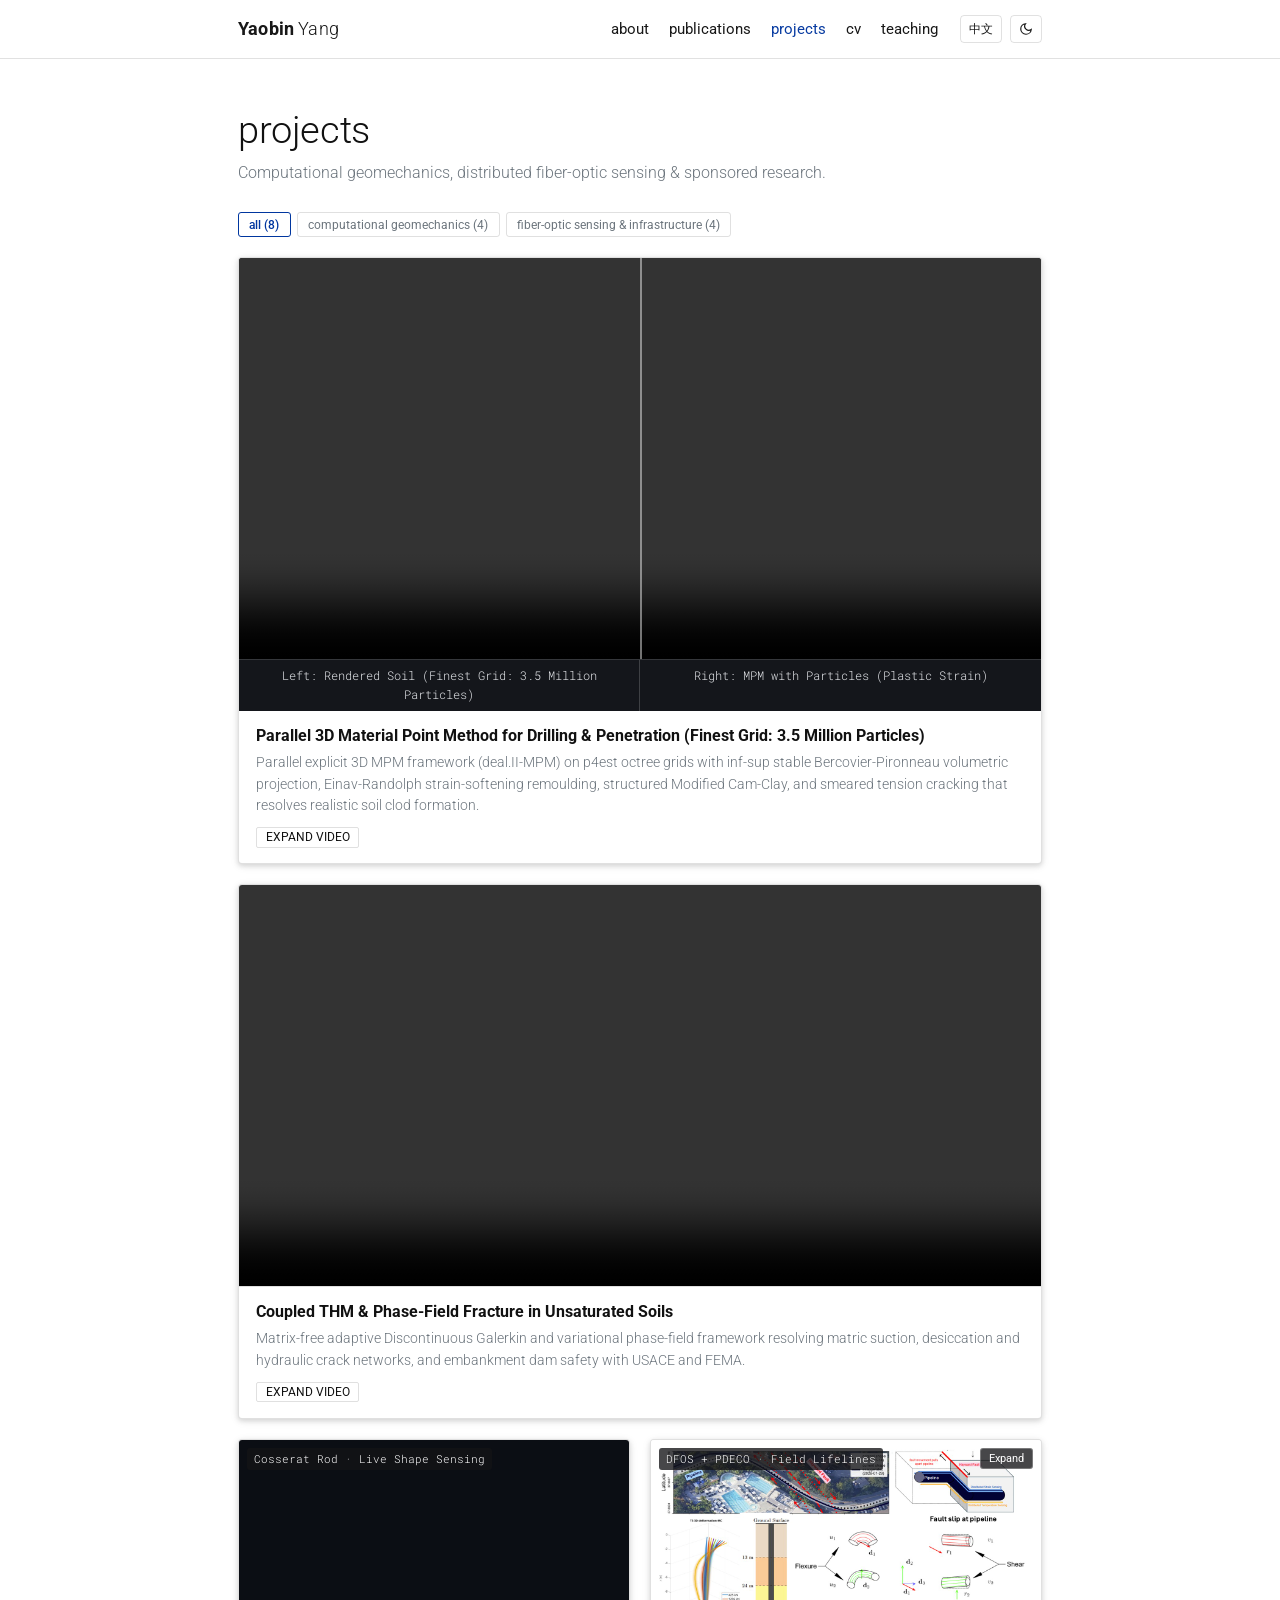
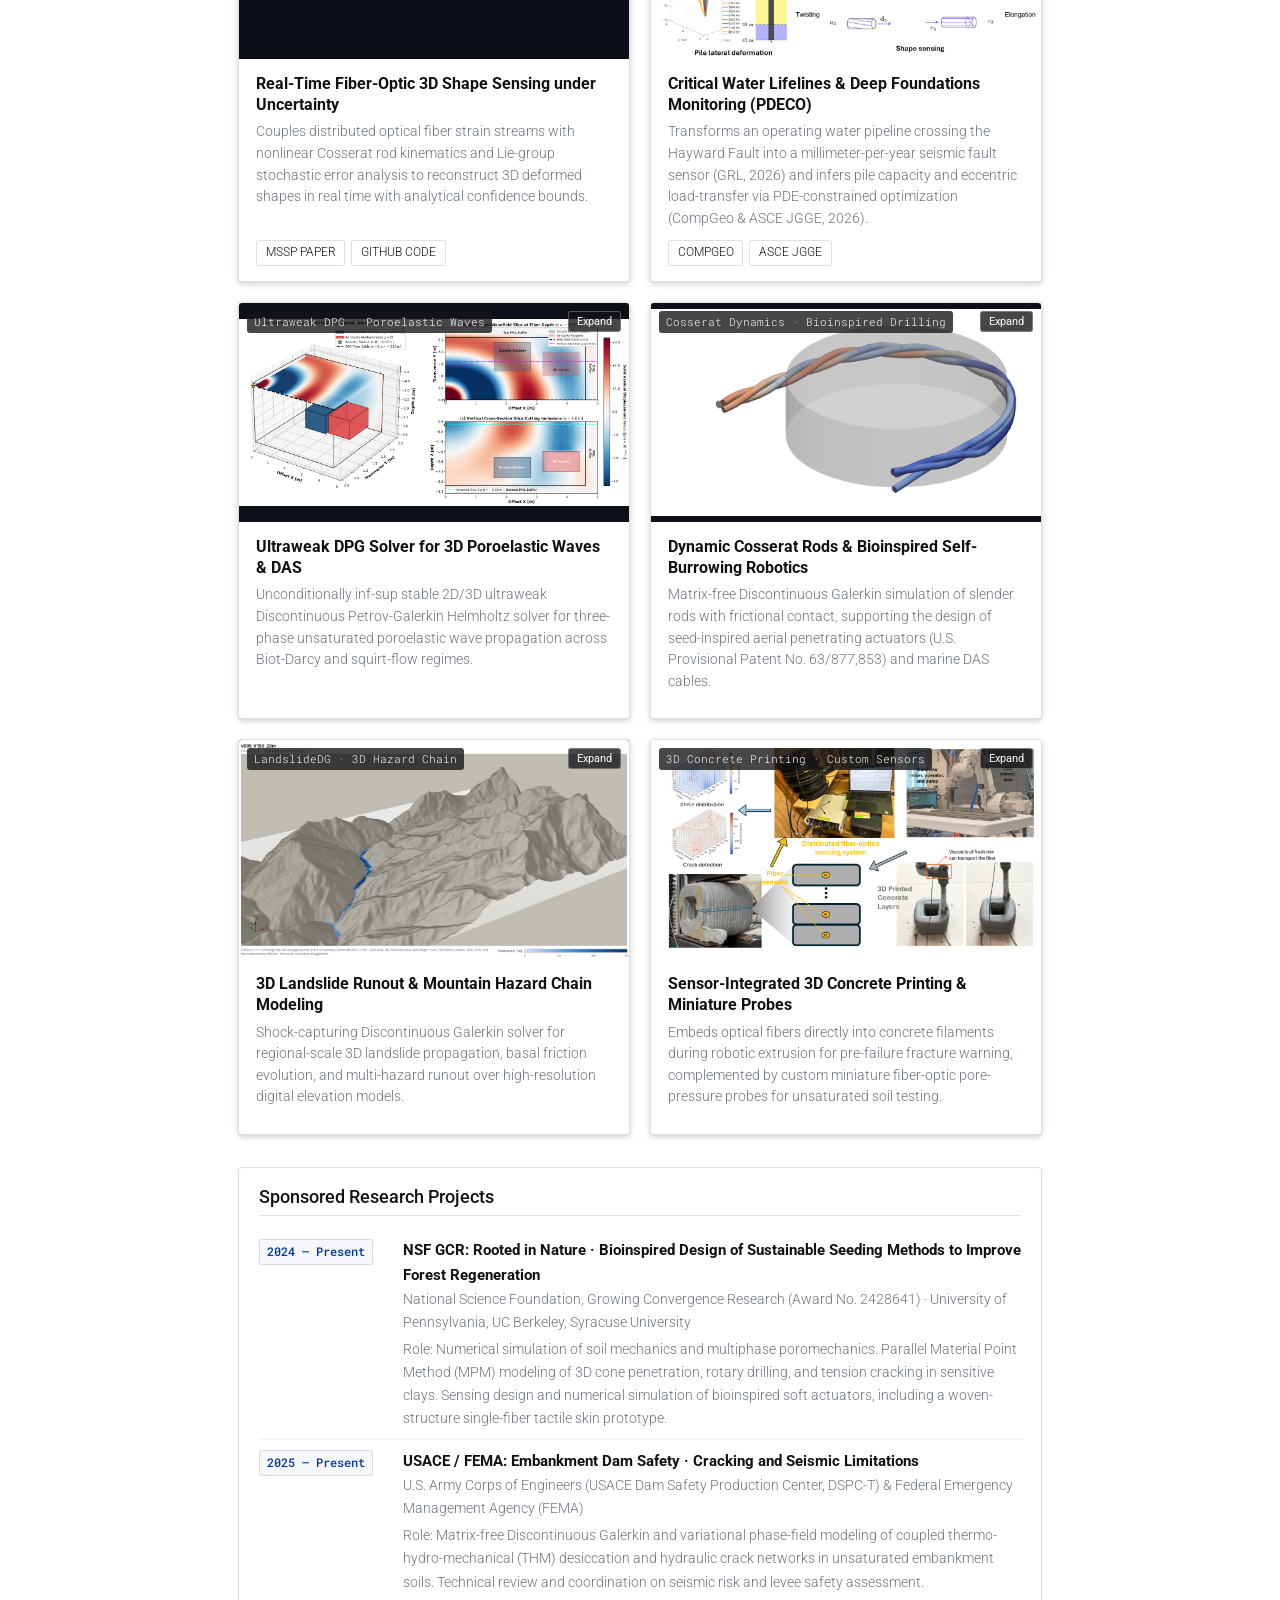
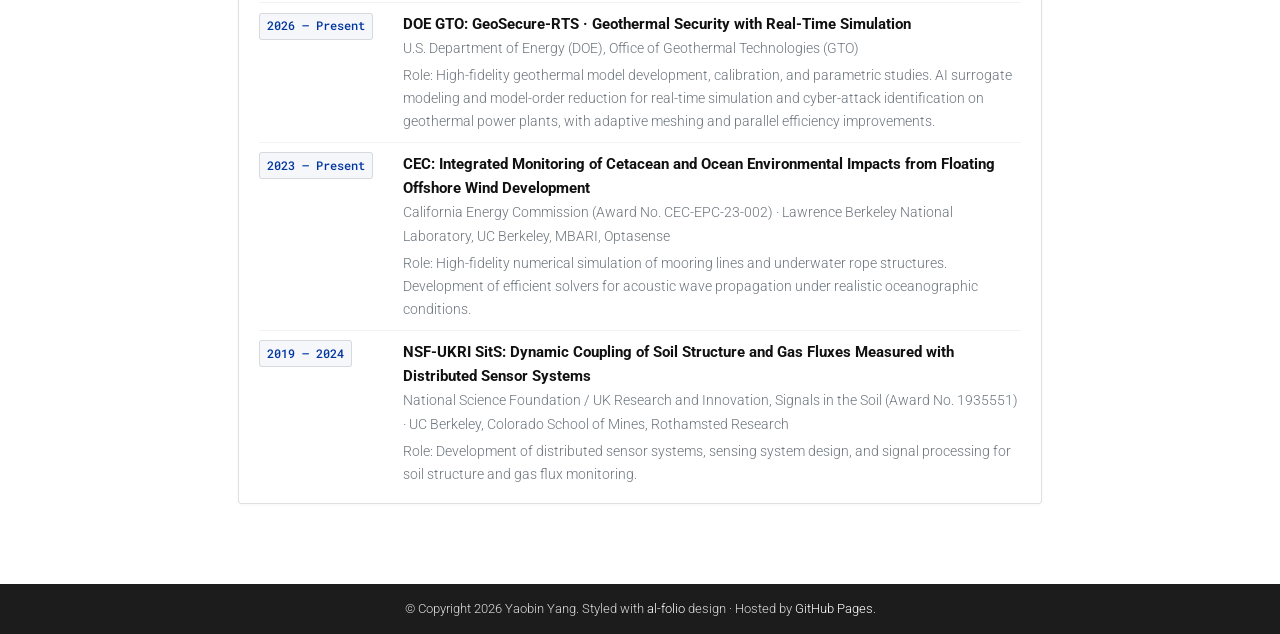
==== projects.html @ 7af0e083 "Publish updated website with links to all publications, preprints, and CVs" ====
<!DOCTYPE html>
<html lang="en" data-theme="light">
<head>
  <meta charset="UTF-8" />
  <meta name="viewport" content="width=device-width, initial-scale=1.0" />
  <title>Projects | Yaobin Yang · UC Berkeley</title>
  <meta name="description" content="Research projects, high-performance geomechanics simulations (3D MPM, DG-FEM Phase-Field, DPG), and distributed fiber-optic sensing deployments of Dr. Yaobin Yang." />
  <meta name="author" content="Yaobin Yang" />

  <link rel="preconnect" href="https://fonts.googleapis.com" />
  <link rel="preconnect" href="https://fonts.gstatic.com" crossorigin />
  <link href="https://fonts.googleapis.com/css2?family=Roboto+Mono:wght@400;500&family=Roboto+Slab:wght@300;400;500;700&family=Roboto:ital,wght@0,300;0,400;0,500;0,700;1,300;1,400&display=swap" rel="stylesheet" />

  <link rel="stylesheet" href="assets/css/style.css" />
</head>
<body>

  <!-- Fixed Top Navbar -->
  <header class="navbar">
    <div class="navbar-inner">
      <a class="navbar-brand" href="index.html">
        <span class="font-weight-bold">Yaobin</span> Yang
      </a>

      <button class="navbar-toggler" id="navbar-toggler" type="button" aria-label="Toggle navigation">
        <svg width="20" height="20" viewBox="0 0 24 24" fill="none" stroke="currentColor" stroke-width="2"><line x1="3" y1="6" x2="21" y2="6"/><line x1="3" y1="12" x2="21" y2="12"/><line x1="3" y1="18" x2="21" y2="18"/></svg>
      </button>

      <ul class="navbar-nav" id="navbar-nav">
        <li><a class="nav-link" href="index.html" data-en="about" data-zh="关于">about</a></li>
        <li><a class="nav-link" href="publications.html" data-en="publications" data-zh="论文">publications</a></li>
        <li><a class="nav-link active" href="projects.html" data-en="projects" data-zh="项目与视频">projects</a></li>
        <li><a class="nav-link" href="cv.html" data-en="cv" data-zh="履历">cv</a></li>
        <li><a class="nav-link" href="teaching.html" data-en="teaching" data-zh="教学与服务">teaching</a></li>
        <li class="nav-controls">
          <button type="button" id="lang-toggle" class="nav-icon-btn" title="Switch Language (English / 中文)">中文</button>
          <button type="button" id="theme-toggle" class="nav-icon-btn" title="Toggle Dark / Light Theme" aria-label="Toggle Theme"></button>
        </li>
      </ul>
    </div>
  </header>

  <!-- Main Container -->
  <div class="container mt-5">
    <div class="post">

      <header class="post-header">
        <h1 class="post-title" data-en="projects" data-zh="研究项目与代表性展示 (projects)">projects</h1>
        <p class="desc" data-en="Computational geomechanics, distributed fiber-optic sensing &amp; sponsored research." data-zh="高性能计算地质力学、分布式光纤传感与资助科研项目。">
          Computational geomechanics, distributed fiber-optic sensing &amp; sponsored research.
        </p>
      </header>

      <div class="sim-tabs">
        <button type="button" class="sim-tab active" data-sim-filter="all" data-en="all (8)" data-zh="全部项目 (8)">all (8)</button>
        <button type="button" class="sim-tab" data-sim-filter="computation" data-en="computational geomechanics (4)" data-zh="计算地质力学 (4)">computational geomechanics (4)</button>
        <button type="button" class="sim-tab" data-sim-filter="sensing" data-en="fiber-optic sensing &amp; infrastructure (4)" data-zh="光纤传感与基础设施 (4)">fiber-optic sensing &amp; infrastructure (4)</button>
      </div>

      <div class="projects-grid" style="margin-bottom: 2rem;">

        <!-- Project 1 (Full-Span): 3D deal.II-MPM Finest Grid (3.5M Particles) Split Half-and-Half -->
        <article class="al-card sim-card full-span" data-sim-category="computation">
          <div class="al-card-media split-video-media">
            <div class="split-video-wrap">
              <div class="split-center-line"></div>
              <video src="assets/videos/drill_finest_h0.3125_photoreal_points.mp4" autoplay loop muted playsinline controls preload="metadata"></video>
            </div>
            <div class="split-labels-bar">
              <div data-en="Left: Rendered Soil (Finest Grid: 3.5 Million Particles)" data-zh="左：真实土体碎屑渲染（最细网格：350 万质点）">Left: Rendered Soil (Finest Grid: 3.5 Million Particles)</div>
              <div data-en="Right: MPM with Particles (Plastic Strain)" data-zh="右：物质点法（MPM）质点塑性应变视图">Right: MPM with Particles (Plastic Strain)</div>
            </div>
          </div>
          <div class="al-card-body">
            <h3 class="al-card-title" data-en="Parallel 3D Material Point Method for Drilling &amp; Penetration (Finest Grid: 3.5 Million Particles)" data-zh="面向旋转钻进与静力触探的并行三维物质点法（最细网格：350 万质点）">
              Parallel 3D Material Point Method for Drilling &amp; Penetration (Finest Grid: 3.5 Million Particles)
            </h3>
            <p class="al-card-text"
               data-en="Parallel explicit 3D MPM framework (deal.II-MPM) on p4est octree grids with inf-sup stable Bercovier-Pironneau volumetric projection, Einav-Randolph strain-softening remoulding, structured Modified Cam-Clay, and smeared tension cracking that resolves realistic soil clod formation."
               data-zh="基于 p4est 分布式八叉树网格的并行三维物质点法（deal.II-MPM），融合满足 inf-sup 稳定性的体积应变投影、应变软化重塑与弥散拉裂本构，精细重现钻进土体碎裂成团机理。">
              Parallel explicit 3D MPM framework (deal.II-MPM) on p4est octree grids with inf-sup stable Bercovier-Pironneau volumetric projection, Einav-Randolph strain-softening remoulding, structured Modified Cam-Clay, and smeared tension cracking that resolves realistic soil clod formation.
            </p>
            <div class="al-card-links">
              <button type="button" class="btn-sm"
                      data-lightbox-video="assets/videos/drill_finest_h0.3125_photoreal_points.mp4"
                      data-title-en="Finest Grid: 3.5 Million Particles (Left: Rendered Soil · Right: MPM with Particles)"
                      data-title-zh="最细网格：350 万质点（左：真实土体渲染 · 右：MPM 质点视图）"
                      data-caption-en="Finest-grid 3D rotary drag-bit drilling simulation (h = 0.3125 mm, 3.5 million particles, tension cracking, St = 10): photorealistic soil clods ring on the left and MPM particle plastic strain field on the right.">
                EXPAND VIDEO
              </button>
            </div>
          </div>
        </article>

        <!-- Project 2 (Full-Span): Coupled THM & Phase-Field Fracture in Unsaturated Soil -->
        <article class="al-card sim-card full-span" data-sim-category="computation">
          <div class="al-card-media wide-video-media">
            <video src="assets/videos/pf_desiccation_network_amr.mp4" autoplay loop muted playsinline controls preload="metadata"></video>
          </div>
          <div class="al-card-body">
            <h3 class="al-card-title" data-en="Coupled THM &amp; Phase-Field Fracture in Unsaturated Soils" data-zh="非饱和土与土石坝热-水-力（THM）耦合相场断裂 (DG-FEM)">
              Coupled THM &amp; Phase-Field Fracture in Unsaturated Soils
            </h3>
            <p class="al-card-text"
               data-en="Matrix-free adaptive Discontinuous Galerkin and variational phase-field framework resolving matric suction, desiccation and hydraulic crack networks, and embankment dam safety with USACE and FEMA."
               data-zh="无矩阵自适应间断伽辽金与变分相场断裂框架，解析非饱和土基质吸力、干缩/水力裂纹网络演化及土石坝裂缝安全评估（USACE &amp; FEMA）。">
              Matrix-free adaptive Discontinuous Galerkin and variational phase-field framework resolving matric suction, desiccation and hydraulic crack networks, and embankment dam safety with USACE and FEMA.
            </p>
            <div class="al-card-links">
              <button type="button" class="btn-sm"
                      data-lightbox-video="assets/videos/pf_desiccation_network_amr.mp4"
                      data-title-en="Coupled THM & Variational Phase-Field Desiccation Crack Network with Dynamic AMR"
                      data-title-zh="非饱和土热-水-力（THM）耦合相场干缩裂纹网络与动态自适应网格"
                      data-caption-en="Matrix-free Discontinuous Galerkin and AT2 variational phase-field fracture simulation capturing suction-driven crack nucleation, junction arrest, and dynamic mesh refinement.">
                EXPAND VIDEO
              </button>
            </div>
          </div>
        </article>

        <!-- Project 3: Distributed Fiber-Optic 3D Shape Sensing (1 Video) -->
        <article class="al-card sim-card" data-sim-category="sensing">
          <div class="al-card-media">
            <span class="al-card-badge">Cosserat Rod · Live Shape Sensing</span>
            <iframe src="https://www.youtube.com/embed/V-f6sZhzwOA?rel=0"
                    title="Real-Time Distributed Fiber-Optic 3D Shape Sensing via Cosserat Rod Theory"
                    allow="accelerometer; autoplay; clipboard-write; encrypted-media; gyroscope; picture-in-picture"
                    allowfullscreen loading="lazy"></iframe>
          </div>
          <div class="al-card-body">
            <h3 class="al-card-title" data-en="Real-Time Fiber-Optic 3D Shape Sensing under Uncertainty" data-zh="基于 Cosserat 杆理论的实时分布式光纤三维形状传感">
              Real-Time Fiber-Optic 3D Shape Sensing under Uncertainty
            </h3>
            <p class="al-card-text"
               data-en="Couples distributed optical fiber strain streams with nonlinear Cosserat rod kinematics and Lie-group stochastic error analysis to reconstruct 3D deformed shapes in real time with analytical confidence bounds."
               data-zh="将分布式光纤应变测量与非线性 Cosserat 杆运动学及随机误差传递相结合，实现具有严格置信界的实时三维空间形态重构。">
              Couples distributed optical fiber strain streams with nonlinear Cosserat rod kinematics and Lie-group stochastic error analysis to reconstruct 3D deformed shapes in real time with analytical confidence bounds.
            </p>
            <div class="al-card-links">
              <a href="https://doi.org/10.1016/j.ymssp.2025.113457" target="_blank" rel="noopener" class="btn-sm">MSSP PAPER</a>
              <a href="https://github.com/yaobinyang/Shape-sensing-matlab-code" target="_blank" rel="noopener" class="btn-sm">GITHUB CODE</a>
            </div>
          </div>
        </article>

        <!-- Project 4: Critical Lifelines & Deep Foundations Monitoring via DFOS & PDECO (Figure) -->
        <article class="al-card sim-card" data-sim-category="sensing">
          <div class="al-card-media">
            <span class="al-card-badge">DFOS + PDECO · Field Lifelines</span>
            <button type="button" class="al-card-expand"
                    data-lightbox-src="assets/img/fieldwork.jpg"
                    data-title-en="Critical Water Lifelines & Deep Foundations Monitoring via DFOS and PDECO"
                    data-title-zh="跨断层输水干线与桩基础分布式光纤监测及 PDE 约束优化反演"
                    data-caption-en="Full-scale Hayward Fault water pipeline monitoring (~4 mm/yr fault-slip precision, GRL 2026), eccentric-load CIDH pile instrumentation (ASCE JGGE 2026), and PDE-constrained pile capacity inversion (CompGeo 2026).">
              Expand
            </button>
            <img src="assets/img/fieldwork.jpg" alt="Hayward Fault pipeline and pile monitoring via DFOS" loading="lazy" />
          </div>
          <div class="al-card-body">
            <h3 class="al-card-title" data-en="Critical Water Lifelines &amp; Deep Foundations Monitoring (PDECO)" data-zh="跨断层输水管道与桩基全尺寸光纤监测及承载力反演">
              Critical Water Lifelines &amp; Deep Foundations Monitoring (PDECO)
            </h3>
            <p class="al-card-text"
               data-en="Transforms an operating water pipeline crossing the Hayward Fault into a millimeter-per-year seismic fault sensor (GRL, 2026) and infers pile capacity and eccentric load-transfer via PDE-constrained optimization (CompGeo &amp; ASCE JGGE, 2026)."
               data-zh="将穿越海沃德断层的在役输水管道转化为毫米/年精度的地震断层蠕滑传感器（GRL, 2026），并通过偏微分方程约束优化反演桩基承载力与偏心荷载响应（CompGeo &amp; ASCE JGGE, 2026）。">
              Transforms an operating water pipeline crossing the Hayward Fault into a millimeter-per-year seismic fault sensor (GRL, 2026) and infers pile capacity and eccentric load-transfer via PDE-constrained optimization (CompGeo &amp; ASCE JGGE, 2026).
            </p>
            <div class="al-card-links">
              <a href="https://doi.org/10.1016/j.compgeo.2026.108131" target="_blank" rel="noopener" class="btn-sm">COMPGEO</a>
              <a href="https://doi.org/10.1061/JGGEFK.GTENG-14998" target="_blank" rel="noopener" class="btn-sm">ASCE JGGE</a>
            </div>
          </div>
        </article>

        <!-- Project 5: Ultraweak DPG 3D Poroelastic Wave Solver for DAS (Figure) -->
        <article class="al-card sim-card" data-sim-category="computation">
          <div class="al-card-media contain-media">
            <span class="al-card-badge">Ultraweak DPG · Poroelastic Waves</span>
            <button type="button" class="al-card-expand"
                    data-lightbox-src="assets/img/dpg_3d_inclusions.png"
                    data-title-en="3D Ultraweak Discontinuous Petrov-Galerkin (DPG) Poroelastic Wave Solver"
                    data-title-zh="三维超弱间断 Petrov-Galerkin (DPG) 多孔弹性波求解器"
                    data-caption-en="Unconditionally stable 2D/3D ultraweak DPG Helmholtz solver resolving P1, P2, and P3 wave modes and direct strain scattering across sharp saturation interfaces for Distributed Acoustic Sensing (DAS).">
              Expand
            </button>
            <img src="assets/img/dpg_3d_inclusions.png" alt="3D Ultraweak DPG Poroelastic Wave Scattering" loading="lazy" />
          </div>
          <div class="al-card-body">
            <h3 class="al-card-title" data-en="Ultraweak DPG Solver for 3D Poroelastic Waves &amp; DAS" data-zh="面向分布式声学传感的三维超弱 DPG 多孔弹性波求解器">
              Ultraweak DPG Solver for 3D Poroelastic Waves &amp; DAS
            </h3>
            <p class="al-card-text"
               data-en="Unconditionally inf-sup stable 2D/3D ultraweak Discontinuous Petrov-Galerkin Helmholtz solver for three-phase unsaturated poroelastic wave propagation across Biot-Darcy and squirt-flow regimes."
               data-zh="无条件 inf-sup 稳定的三维超弱间断 Petrov-Galerkin（DPG）三相非饱和多孔弹性波求解器，无锁死解析跨饱和度突变界面的应变散射场。">
              Unconditionally inf-sup stable 2D/3D ultraweak Discontinuous Petrov-Galerkin Helmholtz solver for three-phase unsaturated poroelastic wave propagation across Biot-Darcy and squirt-flow regimes.
            </p>
          </div>
        </article>

        <!-- Project 6: Dynamic Cosserat Rods & Bioinspired Self-Burrowing Actuators (Figure) -->
        <article class="al-card sim-card" data-sim-category="sensing">
          <div class="al-card-media contain-media">
            <span class="al-card-badge">Cosserat Dynamics · Bioinspired Drilling</span>
            <button type="button" class="al-card-expand"
                    data-lightbox-src="assets/img/cosserat_capstan_braid.png"
                    data-title-en="Matrix-Free DG Dynamic Cosserat Rods & Bioinspired Self-Burrowing Actuators"
                    data-title-zh="无矩阵 DG 动态 Cosserat 杆与仿生自钻埋播种机器人"
                    data-caption-en="Geometrically exact 3D Cosserat rod dynamics capturing frictional contact, multi-strand braiding, and seed-inspired aerial penetration mechanics (NSF GCR Rooted in Nature, U.S. Provisional Patent 63/877,853).">
              Expand
            </button>
            <img src="assets/img/cosserat_capstan_braid.png" alt="Dynamic Cosserat Rods and Bioinspired Mechanics" loading="lazy" />
          </div>
          <div class="al-card-body">
            <h3 class="al-card-title" data-en="Dynamic Cosserat Rods &amp; Bioinspired Self-Burrowing Robotics" data-zh="动态 Cosserat 杆力学与仿生自钻埋播种机器人">
              Dynamic Cosserat Rods &amp; Bioinspired Self-Burrowing Robotics
            </h3>
            <p class="al-card-text"
               data-en="Matrix-free Discontinuous Galerkin simulation of slender rods with frictional contact, supporting the design of seed-inspired aerial penetrating actuators (U.S. Provisional Patent No. 63/877,853) and marine DAS cables."
               data-zh="细长杆大变形与摩擦接触的无矩阵间断伽辽金数值模拟，支撑仿生自钻埋空中播种器研发（美国临时专利 63/877,853）及海底传感光缆动力学分析。">
              Matrix-free Discontinuous Galerkin simulation of slender rods with frictional contact, supporting the design of seed-inspired aerial penetrating actuators (U.S. Provisional Patent No. 63/877,853) and marine DAS cables.
            </p>
          </div>
        </article>

        <!-- Project 7: 3D Landslide Runout & Hazard Chain Modeling (Figure) -->
        <article class="al-card sim-card" data-sim-category="computation">
          <div class="al-card-media contain-media">
            <span class="al-card-badge">LandslideDG · 3D Hazard Chain</span>
            <button type="button" class="al-card-expand"
                    data-lightbox-src="assets/img/landslide_nepal_3d.png"
                    data-title-en="3D Discontinuous Galerkin Landslide Runout over Real DEM Topography"
                    data-title-zh="真实数字高程地形下的三维间断伽辽金滑坡动力演进模拟"
                    data-caption-en="High-resolution Discontinuous Galerkin simulation of 3D landslide propagation, entrainment, and hazard-chain runout over complex mountainous terrain.">
              Expand
            </button>
            <img src="assets/img/landslide_nepal_3d.png" alt="3D Discontinuous Galerkin Landslide Runout" loading="lazy" />
          </div>
          <div class="al-card-body">
            <h3 class="al-card-title" data-en="3D Landslide Runout &amp; Mountain Hazard Chain Modeling" data-zh="真实三维地形滑坡动力演进与灾害链数值模拟">
              3D Landslide Runout &amp; Mountain Hazard Chain Modeling
            </h3>
            <p class="al-card-text"
               data-en="Shock-capturing Discontinuous Galerkin solver for regional-scale 3D landslide propagation, basal friction evolution, and multi-hazard runout over high-resolution digital elevation models."
               data-zh="面向复杂山区真实数字高程地形（DEM）的高精度激波捕捉间断伽辽金滑坡远程演进与灾害链模拟。">
              Shock-capturing Discontinuous Galerkin solver for regional-scale 3D landslide propagation, basal friction evolution, and multi-hazard runout over high-resolution digital elevation models.
            </p>
          </div>
        </article>

        <!-- Project 8: Smart Construction through 3D Concrete Printing & Custom Sensors (Figure) -->
        <article class="al-card sim-card" data-sim-category="sensing">
          <div class="al-card-media">
            <span class="al-card-badge">3D Concrete Printing · Custom Sensors</span>
            <button type="button" class="al-card-expand"
                    data-lightbox-src="assets/img/3DPC.jpg"
                    data-title-en="Print-Integrated Fiber-Optic Sensing in 3D Concrete Printing"
                    data-title-zh="混凝土 3D 打印同步嵌入分布式光纤传感与微裂纹预警"
                    data-caption-en="Robotic co-extrusion embeds optical fibers directly into printed concrete filaments to map internal 3D strain fields and detect micro-crack initiation before brittle failure.">
              Expand
            </button>
            <img src="assets/img/3DPC.jpg" alt="Print-integrated fiber-optic sensing in 3D printed concrete" loading="lazy" />
          </div>
          <div class="al-card-body">
            <h3 class="al-card-title" data-en="Sensor-Integrated 3D Concrete Printing &amp; Miniature Probes" data-zh="传感集成式混凝土 3D 打印与微型光纤孔隙水压探头">
              Sensor-Integrated 3D Concrete Printing &amp; Miniature Probes
            </h3>
            <p class="al-card-text"
               data-en="Embeds optical fibers directly into concrete filaments during robotic extrusion for pre-failure fracture warning, complemented by custom miniature fiber-optic pore-pressure probes for unsaturated soil testing."
               data-zh="在机器人挤出过程中将传感光纤直接嵌入 3D 打印混凝土层间实现失效前预警，并研发用于岩土测试的微型光纤孔隙水压探头。">
              Embeds optical fibers directly into concrete filaments during robotic extrusion for pre-failure fracture warning, complemented by custom miniature fiber-optic pore-pressure probes for unsaturated soil testing.
            </p>
          </div>
        </article>

      </div>

      <!-- Sponsored Research Grants Card -->
      <div class="cv-card">
        <h3 class="cv-card-title" data-en="Sponsored Research Projects" data-zh="参与的资助科研项目">
          Sponsored Research Projects
        </h3>
        <ul class="cv-list">
          <li class="cv-item">
            <div class="cv-date-col"><span class="cv-date-badge">2024 – Present</span></div>
            <div class="cv-main-col">
              <div class="cv-role" data-en="NSF GCR: Rooted in Nature · Bioinspired Design of Sustainable Seeding Methods to Improve Forest Regeneration" data-zh="NSF GCR：根植自然 · 仿生可持续播种方法设计以促进森林再生">
                NSF GCR: Rooted in Nature · Bioinspired Design of Sustainable Seeding Methods to Improve Forest Regeneration
              </div>
              <div class="cv-inst">National Science Foundation, Growing Convergence Research (Award No. 2428641) · University of Pennsylvania, UC Berkeley, Syracuse University</div>
              <div class="cv-desc" data-en="Role: Numerical simulation of soil mechanics and multiphase poromechanics. Parallel Material Point Method (MPM) modeling of 3D cone penetration, rotary drilling, and tension cracking in sensitive clays. Sensing design and numerical simulation of bioinspired soft actuators, including a woven-structure single-fiber tactile skin prototype." data-zh="职责：土壤力学与多相多孔介质力学数值模拟；并行物质点法（MPM）三维静力触探、旋转钻进与灵敏黏土拉裂模拟；仿生软驱动器传感设计与数值模拟，研发单根光纤编织结构触觉皮肤原型。">
                Role: Numerical simulation of soil mechanics and multiphase poromechanics. Parallel Material Point Method (MPM) modeling of 3D cone penetration, rotary drilling, and tension cracking in sensitive clays. Sensing design and numerical simulation of bioinspired soft actuators, including a woven-structure single-fiber tactile skin prototype.
              </div>
            </div>
          </li>

          <li class="cv-item">
            <div class="cv-date-col"><span class="cv-date-badge">2025 – Present</span></div>
            <div class="cv-main-col">
              <div class="cv-role" data-en="USACE / FEMA: Embankment Dam Safety · Cracking and Seismic Limitations" data-zh="USACE / FEMA：土石坝安全 · 裂缝扩展与抗震评估">
                USACE / FEMA: Embankment Dam Safety · Cracking and Seismic Limitations
              </div>
              <div class="cv-inst">U.S. Army Corps of Engineers (USACE Dam Safety Production Center, DSPC-T) &amp; Federal Emergency Management Agency (FEMA)</div>
              <div class="cv-desc" data-en="Role: Matrix-free Discontinuous Galerkin and variational phase-field modeling of coupled thermo-hydro-mechanical (THM) desiccation and hydraulic crack networks in unsaturated embankment soils. Technical review and coordination on seismic risk and levee safety assessment." data-zh="职责：非饱和土堤坝热-水-力（THM）耦合干缩与水力裂缝网络扩展的无矩阵间断伽辽金及变分相场数值模拟；地震风险与堤防安全评估的技术审查与协调。">
                Role: Matrix-free Discontinuous Galerkin and variational phase-field modeling of coupled thermo-hydro-mechanical (THM) desiccation and hydraulic crack networks in unsaturated embankment soils. Technical review and coordination on seismic risk and levee safety assessment.
              </div>
            </div>
          </li>

          <li class="cv-item">
            <div class="cv-date-col"><span class="cv-date-badge">2026 – Present</span></div>
            <div class="cv-main-col">
              <div class="cv-role" data-en="DOE GTO: GeoSecure-RTS · Geothermal Security with Real-Time Simulation" data-zh="DOE GTO：GeoSecure-RTS · 基于实时仿真的地热安全系统">
                DOE GTO: GeoSecure-RTS · Geothermal Security with Real-Time Simulation
              </div>
              <div class="cv-inst">U.S. Department of Energy (DOE), Office of Geothermal Technologies (GTO)</div>
              <div class="cv-desc" data-en="Role: High-fidelity geothermal model development, calibration, and parametric studies. AI surrogate modeling and model-order reduction for real-time simulation and cyber-attack identification on geothermal power plants, with adaptive meshing and parallel efficiency improvements." data-zh="职责：高精度地热储层模型研发、标定与参数化研究；面向地热电站实时仿真与潜在网络攻击识别的 AI 代理模型与模型降阶；自适应网格与并行效率优化。">
                Role: High-fidelity geothermal model development, calibration, and parametric studies. AI surrogate modeling and model-order reduction for real-time simulation and cyber-attack identification on geothermal power plants, with adaptive meshing and parallel efficiency improvements.
              </div>
            </div>
          </li>

          <li class="cv-item">
            <div class="cv-date-col"><span class="cv-date-badge">2023 – Present</span></div>
            <div class="cv-main-col">
              <div class="cv-role" data-en="CEC: Integrated Monitoring of Cetacean and Ocean Environmental Impacts from Floating Offshore Wind Development" data-zh="CEC：漂浮式海上风电海洋环境影响与海底光缆综合监测">
                CEC: Integrated Monitoring of Cetacean and Ocean Environmental Impacts from Floating Offshore Wind Development
              </div>
              <div class="cv-inst">California Energy Commission (Award No. CEC-EPC-23-002) · Lawrence Berkeley National Laboratory, UC Berkeley, MBARI, Optasense</div>
              <div class="cv-desc" data-en="Role: High-fidelity numerical simulation of mooring lines and underwater rope structures. Development of efficient solvers for acoustic wave propagation under realistic oceanographic conditions." data-zh="职责：海上系泊缆与水下绳索结构的高精度数值模拟；实际海洋条件下声波传播高效求解器研发。">
                Role: High-fidelity numerical simulation of mooring lines and underwater rope structures. Development of efficient solvers for acoustic wave propagation under realistic oceanographic conditions.
              </div>
            </div>
          </li>

          <li class="cv-item">
            <div class="cv-date-col"><span class="cv-date-badge">2019 – 2024</span></div>
            <div class="cv-main-col">
              <div class="cv-role" data-en="NSF-UKRI SitS: Dynamic Coupling of Soil Structure and Gas Fluxes Measured with Distributed Sensor Systems" data-zh="NSF-UKRI SitS：利用分布式传感器系统测量土壤结构与气体通量的动态耦合">
                NSF-UKRI SitS: Dynamic Coupling of Soil Structure and Gas Fluxes Measured with Distributed Sensor Systems
              </div>
              <div class="cv-inst">National Science Foundation / UK Research and Innovation, Signals in the Soil (Award No. 1935551) · UC Berkeley, Colorado School of Mines, Rothamsted Research</div>
              <div class="cv-desc" data-en="Role: Development of distributed sensor systems, sensing system design, and signal processing for soil structure and gas flux monitoring." data-zh="职责：空间分布式光纤传感器系统研发、土壤结构与气体通量监测的传感系统设计与信号处理。">
                Role: Development of distributed sensor systems, sensing system design, and signal processing for soil structure and gas flux monitoring.
              </div>
            </div>
          </li>
        </ul>
      </div>

    </div>
  </div>

  <!-- Footer -->
  <footer class="fixed-bottom-footer">
    <div class="container">
      © Copyright 2026 Yaobin Yang. Styled with <a href="https://github.com/alshedivat/al-folio" target="_blank" rel="noopener">al-folio</a> design · Hosted by <a href="https://pages.github.com/" target="_blank" rel="noopener">GitHub Pages</a>.
    </div>
  </footer>

  <!-- Lightbox Modal for Videos & High-Res Figures -->
  <div class="modal-backdrop" id="lightbox-modal" role="dialog" aria-modal="true" aria-labelledby="lightbox-title">
    <div class="modal-card">
      <div class="modal-header">
        <div class="modal-title" id="lightbox-title">Media Preview</div>
        <button type="button" class="modal-close" id="close-lightbox" aria-label="Close">&times;</button>
      </div>
      <div class="modal-body">
        <img src="" alt="Full-resolution preview" class="lightbox-img" id="lightbox-img" />
        <video id="lightbox-video" class="lightbox-video" controls playsinline loop style="display:none;"></video>
        <p class="lightbox-caption" id="lightbox-caption"></p>
      </div>
    </div>
  </div>

  <script src="assets/js/main.js"></script>
</body>
</html>
---- assets/css/style.css ----
/* ==========================================================================
   al-folio Academic Theme Stylesheet for Yaobin Yang, Ph.D.
   Faithful to https://github.com/alshedivat/al-folio
   ========================================================================== */

:root {
  --global-bg-color: #ffffff;
  --global-code-bg-color: rgba(0, 54, 159, 0.04);
  --global-text-color: #111111;
  --global-text-color-light: #6c757d;
  --global-theme-color: #00369f;
  --global-hover-color: #002775;
  --global-hover-text-color: #ffffff;
  --global-footer-bg-color: #1c1c1d;
  --global-footer-text-color: #dcdcdc;
  --global-footer-link-color: #ffffff;
  --global-distill-app-color: #828282;
  --global-divider-color: rgba(0, 0, 0, 0.12);
  --global-card-bg-color: #ffffff;
  --global-card-shadow: 0 2px 5px 0 rgba(0, 0, 0, 0.12), 0 2px 10px 0 rgba(0, 0, 0, 0.08);
  --global-card-shadow-hover: 0 6px 14px 0 rgba(0, 0, 0, 0.16), 0 4px 18px 0 rgba(0, 0, 0, 0.12);

  /* Venue badge colors */
  --badge-journal: #00369f;
  --badge-review: #6f42c1;
  --badge-conf: #0076df;
  --badge-patent: #b509ac;
  --badge-thesis: #002676;

  --font-sans: 'Roboto', -apple-system, BlinkMacSystemFont, 'Segoe UI', 'PingFang SC', 'Microsoft YaHei', sans-serif;
  --font-serif: 'Roboto Slab', Georgia, serif;
  --font-mono: 'Roboto Mono', SFMono-Regular, Consolas, monospace;
}

html[data-theme="dark"] {
  --global-bg-color: #1c1c1d;
  --global-code-bg-color: #2c3237;
  --global-text-color: #e0e0e0;
  --global-text-color-light: #9e9e9e;
  --global-theme-color: #2698ba;
  --global-hover-color: #3bb4d8;
  --global-hover-text-color: #1c1c1d;
  --global-footer-bg-color: #121213;
  --global-footer-text-color: #a8a8a8;
  --global-footer-link-color: #2698ba;
  --global-divider-color: #38383d;
  --global-card-bg-color: #232528;
  --global-card-shadow: 0 2px 6px 0 rgba(0, 0, 0, 0.45);
  --global-card-shadow-hover: 0 6px 16px 0 rgba(0, 0, 0, 0.65);

  --badge-journal: #2698ba;
  --badge-review: #8c68cd;
  --badge-conf: #3b82f6;
  --badge-patent: #d63384;
  --badge-thesis: #38bdf8;
}

*, *::before, *::after {
  box-sizing: border-box;
}

html {
  scroll-behavior: smooth;
  scroll-padding-top: 72px;
}

body {
  margin: 0;
  padding-top: 66px;
  padding-bottom: 0;
  min-height: 100vh;
  display: flex;
  flex-direction: column;
  background-color: var(--global-bg-color);
  color: var(--global-text-color);
  font-family: var(--font-sans);
  font-size: 1rem;
  font-weight: 300;
  line-height: 1.68;
  -webkit-font-smoothing: antialiased;
  transition: background-color 0.2s ease, color 0.2s ease;
}

a {
  color: var(--global-theme-color);
  text-decoration: none;
  transition: color 0.15s ease;
}

a:hover {
  color: var(--global-hover-color);
  text-decoration: underline;
}

strong, b, .font-weight-bold {
  font-weight: 700;
}

h1, h2, h3, h4, h5, h6 {
  color: var(--global-text-color);
  font-family: var(--font-sans);
  font-weight: 300;
  margin-top: 0;
  margin-bottom: 0.75rem;
  line-height: 1.3;
}

p {
  margin-top: 0;
  margin-bottom: 1rem;
}

/* ==========================================================================
   Main Container (Classic al-folio 820px width)
   ========================================================================== */
.container {
  max-width: 840px;
  width: 100%;
  margin: 0 auto;
  padding: 0 18px;
}

.mt-5 {
  margin-top: 2.5rem;
  flex: 1;
}

/* ==========================================================================
   Top Fixed Navbar (al-folio style)
   ========================================================================== */
.navbar {
  position: fixed;
  top: 0;
  left: 0;
  right: 0;
  z-index: 1000;
  background-color: var(--global-bg-color);
  border-bottom: 1px solid var(--global-divider-color);
  opacity: 0.97;
  backdrop-filter: blur(8px);
  transition: background-color 0.2s ease, border-color 0.2s ease;
}

.navbar-inner {
  max-width: 840px;
  margin: 0 auto;
  padding: 0 18px;
  height: 58px;
  display: flex;
  align-items: center;
  justify-content: space-between;
}

.navbar-brand {
  font-size: 1.15rem;
  font-weight: 300;
  color: var(--global-text-color) !important;
  text-decoration: none !important;
  letter-spacing: 0.01em;
}

.navbar-brand .font-weight-bold {
  font-weight: 700;
}

.navbar-nav {
  display: flex;
  align-items: center;
  gap: 16px;
  list-style: none;
  margin: 0;
  padding: 0;
}

.nav-link {
  font-size: 0.94rem;
  font-weight: 400;
  color: var(--global-text-color) !important;
  text-decoration: none !important;
  padding: 4px 2px;
  transition: color 0.15s ease;
}

.nav-link:hover,
.nav-link.active {
  color: var(--global-theme-color) !important;
}

.nav-controls {
  display: flex;
  align-items: center;
  gap: 8px;
  margin-left: 4px;
}

.nav-icon-btn {
  background: transparent;
  border: 1px solid var(--global-divider-color);
  color: var(--global-text-color);
  border-radius: 4px;
  padding: 3px 8px;
  font-size: 0.78rem;
  font-family: var(--font-sans);
  font-weight: 500;
  cursor: pointer;
  display: inline-flex;
  align-items: center;
  justify-content: center;
  height: 28px;
  transition: all 0.15s ease;
}

.nav-icon-btn:hover {
  color: var(--global-theme-color);
  border-color: var(--global-theme-color);
}

.navbar-toggler {
  display: none;
  background: transparent;
  border: none;
  color: var(--global-text-color);
  cursor: pointer;
  padding: 6px;
}

/* ==========================================================================
   About / Post Header & Floated Profile (Signature al-folio layout)
   ========================================================================== */
.post {
  margin-bottom: 3rem;
}

.post-header {
  margin-bottom: 1.6rem;
}

.post-title {
  font-size: 2.35rem;
  font-weight: 300;
  margin-bottom: 0.25rem;
  letter-spacing: -0.01em;
}

.post-title .zh-inline {
  font-size: 1.35rem;
  font-weight: 400;
  color: var(--global-text-color-light);
  margin-left: 10px;
}

.desc {
  font-size: 1.02rem;
  font-weight: 300;
  color: var(--global-text-color-light);
  margin-bottom: 0;
}

.desc a {
  font-weight: 400;
}

.profile {
  width: 30%;
  min-width: 205px;
  max-width: 245px;
}

.profile.float-right {
  float: right;
  margin-left: 1.75rem;
  margin-bottom: 1rem;
}

.profile img {
  width: 100%;
  height: auto;
  display: block;
  border-radius: 6px;
  box-shadow: var(--global-card-shadow);
}

.profile .address {
  margin-top: 0.65rem;
  margin-bottom: 0.5rem;
  font-family: var(--font-mono);
  font-size: 0.78rem;
  line-height: 1.5;
  color: var(--global-text-color-light);
}

.profile .address p {
  margin: 0;
}

.clearfix::after {
  content: "";
  display: table;
  clear: both;
}

.about-actions {
  display: flex;
  flex-wrap: wrap;
  gap: 8px;
  margin: 1.15rem 0 1.5rem;
}

.al-btn {
  display: inline-flex;
  align-items: center;
  gap: 6px;
  font-size: 0.8rem;
  font-weight: 400;
  text-transform: uppercase;
  letter-spacing: 0.04em;
  padding: 0.32rem 0.75rem;
  border: 1px solid var(--global-text-color);
  border-radius: 3px;
  color: var(--global-text-color) !important;
  background-color: transparent;
  text-decoration: none !important;
  cursor: pointer;
  transition: all 0.15s ease;
}

.al-btn:hover {
  color: var(--global-theme-color) !important;
  border-color: var(--global-theme-color);
}

.al-btn.al-btn-primary {
  border-color: var(--global-theme-color);
  color: var(--global-theme-color) !important;
  font-weight: 500;
}

.al-btn.al-btn-primary:hover {
  background-color: var(--global-theme-color);
  color: var(--global-hover-text-color) !important;
}

/* ==========================================================================
   Section Headings (al-folio lowercase / clean style)
   ========================================================================== */
.al-section {
  margin-top: 2.75rem;
  padding-top: 0.5rem;
}

.al-section-title {
  font-size: 1.65rem;
  font-weight: 300;
  margin-bottom: 1.1rem;
  padding-bottom: 0.35rem;
  border-bottom: 1px solid var(--global-divider-color);
  display: flex;
  align-items: baseline;
  justify-content: space-between;
  flex-wrap: wrap;
  gap: 8px;
}

.al-section-title a {
  color: inherit;
  text-decoration: none;
}

.al-section-sub {
  font-size: 0.85rem;
  font-weight: 300;
  color: var(--global-text-color-light);
}

/* ==========================================================================
   News Section (Signature al-folio borderless table)
   ========================================================================== */
.news {
  margin-bottom: 1.5rem;
}

.news-table {
  width: 100%;
  border-collapse: collapse;
}

.news-table tr {
  border-bottom: none;
}

.news-table th {
  width: 112px;
  vertical-align: top;
  text-align: left;
  padding: 0.32rem 0.75rem 0.32rem 0;
  font-size: 0.86rem;
  font-weight: 700;
  color: var(--global-text-color);
  white-space: nowrap;
}

.news-table td {
  vertical-align: top;
  padding: 0.32rem 0;
  font-size: 0.94rem;
  color: var(--global-text-color);
}

/* ==========================================================================
   Publications Section (Signature al-folio bibliography + year watermarks)
   ========================================================================== */
.pub-filter-bar {
  display: flex;
  flex-wrap: wrap;
  align-items: center;
  justify-content: space-between;
  gap: 10px;
  margin-bottom: 1.25rem;
}

.pub-tabs {
  display: flex;
  flex-wrap: wrap;
  gap: 6px;
}

.pub-tab {
  background: transparent;
  border: 1px solid var(--global-divider-color);
  color: var(--global-text-color-light);
  padding: 0.25rem 0.65rem;
  font-size: 0.78rem;
  font-family: var(--font-sans);
  border-radius: 3px;
  cursor: pointer;
  transition: all 0.15s ease;
}

.pub-tab:hover,
.pub-tab.active {
  border-color: var(--global-theme-color);
  color: var(--global-theme-color);
  font-weight: 500;
}

.pub-search-input {
  border: 1px solid var(--global-divider-color);
  background: var(--global-bg-color);
  color: var(--global-text-color);
  font-family: var(--font-sans);
  font-size: 0.84rem;
  padding: 0.28rem 0.65rem;
  border-radius: 3px;
  width: 230px;
  outline: none;
}

.pub-search-input:focus {
  border-color: var(--global-theme-color);
}

.publications h2.year {
  color: var(--global-divider-color);
  border-top: 1px solid var(--global-divider-color);
  padding-top: 0.65rem;
  margin-top: 1.6rem;
  margin-bottom: 0.5rem;
  text-align: right;
  font-size: 1.65rem;
  font-weight: 300;
  user-select: none;
}

.publications ol.bibliography {
  list-style: none;
  padding: 0;
  margin-top: 0;
}

.publications ol.bibliography > li {
  margin-bottom: 1.65rem;
}

.pub-row {
  display: flex;
  align-items: flex-start;
  gap: 16px;
}

.pub-abbr-col {
  width: 112px;
  flex-shrink: 0;
  padding-top: 3px;
}

.pub-badge {
  display: inline-block;
  width: 100%;
  text-align: center;
  padding: 0.22rem 0.4rem;
  font-size: 0.72rem;
  font-weight: 700;
  color: #ffffff;
  background-color: var(--badge-journal);
  border-radius: 3px;
  letter-spacing: 0.02em;
  box-shadow: 0 1px 3px rgba(0, 0, 0, 0.15);
}

.pub-badge.underreview {
  background-color: var(--badge-review);
}

.pub-badge.conference {
  background-color: var(--badge-conf);
}

.pub-badge.patent {
  background-color: var(--badge-patent);
}

.pub-badge.thesis {
  background-color: var(--badge-thesis);
}

.pub-status-note {
  display: block;
  text-align: center;
  font-size: 0.68rem;
  color: var(--global-text-color-light);
  margin-top: 3px;
}

.pub-main-col {
  flex: 1;
  min-width: 0;
}

.pub-main-col .title {
  font-weight: 700;
  font-size: 0.98rem;
  color: var(--global-text-color);
  margin-bottom: 0.18rem;
  line-height: 1.4;
}

.pub-main-col .author {
  font-size: 0.91rem;
  color: var(--global-text-color);
  margin-bottom: 0.15rem;
}

.pub-main-col .author em u {
  text-decoration: underline;
  text-underline-offset: 3px;
  font-style: normal;
  font-weight: 500;
}

.pub-main-col .periodical {
  font-size: 0.9rem;
  font-style: italic;
  color: var(--global-text-color-light);
  margin-bottom: 0.45rem;
}

.pub-main-col .periodical strong {
  font-weight: 500;
  color: var(--global-text-color);
}

.pub-main-col .links {
  display: flex;
  flex-wrap: wrap;
  gap: 6px;
}

/* Signature al-folio rectangular publication buttons (ABS, BIB, DOI, CODE, VIDEO) */
.pub-main-col .links .btn-sm {
  color: var(--global-text-color) !important;
  border: 1px solid var(--global-text-color);
  background: transparent;
  padding: 0.15rem 0.6rem;
  font-size: 0.72rem;
  font-family: var(--font-sans);
  font-weight: 400;
  text-transform: uppercase;
  letter-spacing: 0.03em;
  border-radius: 2px;
  text-decoration: none !important;
  cursor: pointer;
  transition: all 0.15s ease;
}

.pub-main-col .links .btn-sm:hover,
.pub-main-col .links .btn-sm.active {
  color: var(--global-theme-color) !important;
  border-color: var(--global-theme-color);
}

/* Collapsible ABS & BIB drawers inside publication item (al-folio style) */
.pub-drawer {
  display: none;
  margin-top: 0.65rem;
  padding: 0.75rem 0.95rem;
  font-size: 0.84rem;
  border: 1px dashed var(--global-divider-color);
  background-color: var(--global-code-bg-color);
  border-radius: 3px;
  color: var(--global-text-color);
}

.pub-drawer.open {
  display: block;
}

.pub-drawer pre {
  margin: 0;
  font-family: var(--font-mono);
  font-size: 0.76rem;
  line-height: 1.5;
  overflow-x: auto;
  white-space: pre-wrap;
  word-break: break-word;
}

.pub-drawer-actions {
  display: flex;
  justify-content: flex-end;
  margin-bottom: 0.35rem;
}

/* ==========================================================================
   Simulations & Videos + Research Thrusts (al-folio project cards)
   ========================================================================== */
.sim-tabs {
  display: flex;
  flex-wrap: wrap;
  gap: 6px;
  margin-bottom: 1.25rem;
}

.sim-tab {
  background: transparent;
  border: 1px solid var(--global-divider-color);
  color: var(--global-text-color-light);
  padding: 0.25rem 0.65rem;
  font-size: 0.78rem;
  font-family: var(--font-sans);
  border-radius: 3px;
  cursor: pointer;
  transition: all 0.15s ease;
}

.sim-tab:hover,
.sim-tab.active {
  border-color: var(--global-theme-color);
  color: var(--global-theme-color);
  font-weight: 500;
}

.projects-grid {
  display: grid;
  grid-template-columns: repeat(2, 1fr);
  gap: 1.25rem;
}

.al-card {
  background-color: var(--global-card-bg-color);
  border: 1px solid var(--global-divider-color);
  border-radius: 4px;
  box-shadow: var(--global-card-shadow);
  overflow: hidden;
  display: flex;
  flex-direction: column;
  transition: box-shadow 0.2s ease, transform 0.2s ease;
}

.al-card:hover {
  box-shadow: var(--global-card-shadow-hover);
  transform: translateY(-2px);
}

.al-card.full-span {
  grid-column: 1 / -1;
}

.al-card-media {
  position: relative;
  width: 100%;
  aspect-ratio: 16 / 9;
  background-color: #0b0e14;
  overflow: hidden;
}

.al-card-media video,
.al-card-media img,
.al-card-media iframe {
  width: 100%;
  height: 100%;
  object-fit: cover;
  display: block;
  border: none;
}

.al-card-media.contain-media img,
.al-card-media.contain-media video {
  object-fit: contain;
  background-color: #0d1117;
}

.al-card-media.split-video-media {
  aspect-ratio: auto;
  background-color: #16181d;
}

.al-card-media.split-video-media video {
  width: 100%;
  height: auto;
  object-fit: contain;
  display: block;
}

.split-video-wrap {
  position: relative;
  width: 100%;
}

.split-center-line {
  position: absolute;
  top: 0;
  bottom: 0;
  left: 50%;
  width: 1.5px;
  background: rgba(255, 255, 255, 0.45);
  pointer-events: none;
  z-index: 2;
}

.split-labels-bar {
  display: grid;
  grid-template-columns: 1fr 1fr;
  background: #14161b;
  color: #e5e7eb;
  font-family: var(--font-mono);
  font-size: 0.72rem;
  border-top: 1px solid rgba(255, 255, 255, 0.14);
}

.split-labels-bar > div {
  padding: 6px 12px;
  text-align: center;
}

.split-labels-bar > div:first-child {
  border-right: 1px solid rgba(255, 255, 255, 0.18);
}

.al-card-media.wide-video-media {
  aspect-ratio: auto;
  background-color: #ffffff;
  border-bottom: 1px solid var(--global-divider-color);
}

.al-card-media.wide-video-media video {
  width: 100%;
  height: auto;
  object-fit: contain;
  display: block;
}

.post-header-row {
  display: flex;
  align-items: baseline;
  justify-content: space-between;
  flex-wrap: wrap;
  gap: 12px;
}

.al-card-expand {
  position: absolute;
  top: 8px;
  right: 8px;
  z-index: 3;
  background: rgba(20, 20, 22, 0.78);
  color: #ffffff;
  border: 1px solid rgba(255, 255, 255, 0.28);
  border-radius: 3px;
  padding: 3px 8px;
  font-size: 0.7rem;
  font-family: var(--font-sans);
  cursor: pointer;
  display: inline-flex;
  align-items: center;
  gap: 4px;
  transition: background 0.15s ease;
}

.al-card-expand:hover {
  background: var(--global-theme-color);
}

.al-card-badge {
  position: absolute;
  top: 8px;
  left: 8px;
  z-index: 3;
  background: rgba(20, 20, 22, 0.78);
  color: #ffffff;
  border-radius: 3px;
  padding: 2px 7px;
  font-size: 0.68rem;
  font-family: var(--font-mono);
  pointer-events: none;
}

.al-card-body {
  padding: 0.95rem 1.05rem;
  display: flex;
  flex-direction: column;
  flex: 1;
}

.al-card-title {
  font-size: 1rem;
  font-weight: 700;
  margin-bottom: 0.35rem;
  color: var(--global-text-color);
}

.al-card-text {
  font-size: 0.87rem;
  color: var(--global-text-color-light);
  line-height: 1.55;
  margin-bottom: 0.65rem;
  flex: 1;
}

.al-card-links {
  display: flex;
  flex-wrap: wrap;
  gap: 6px;
  margin-top: auto;
}

.al-card-links .btn-sm {
  color: var(--global-text-color) !important;
  border: 1px solid var(--global-divider-color);
  background: transparent;
  padding: 0.14rem 0.55rem;
  font-size: 0.72rem;
  font-family: var(--font-sans);
  border-radius: 2px;
  text-decoration: none !important;
  cursor: pointer;
}

.al-card-links .btn-sm:hover {
  border-color: var(--global-theme-color);
  color: var(--global-theme-color) !important;
}

/* ==========================================================================
   al-folio CV Cards (Education, Appointments, Grants, Teaching, Service)
   ========================================================================== */
.cv-card {
  background-color: var(--global-card-bg-color);
  border: 1px solid var(--global-divider-color);
  border-radius: 4px;
  padding: 1.1rem 1.25rem;
  margin-bottom: 1.15rem;
  box-shadow: 0 1px 3px rgba(0, 0, 0, 0.04);
}

.cv-card-title {
  font-size: 1.15rem;
  font-weight: 500;
  margin-bottom: 0.85rem;
  padding-bottom: 0.35rem;
  border-bottom: 1px solid var(--global-divider-color);
  color: var(--global-text-color);
}

.cv-list {
  list-style: none;
  margin: 0;
  padding: 0;
}

.cv-item {
  display: flex;
  align-items: flex-start;
  gap: 16px;
  padding: 0.55rem 0;
  border-bottom: 1px solid rgba(128, 128, 128, 0.1);
}

.cv-item:last-child {
  border-bottom: none;
  padding-bottom: 0;
}

.cv-date-col {
  width: 128px;
  flex-shrink: 0;
}

.cv-date-badge {
  display: inline-block;
  font-size: 0.74rem;
  font-weight: 500;
  font-family: var(--font-mono);
  padding: 0.15rem 0.45rem;
  background-color: var(--global-code-bg-color);
  color: var(--global-theme-color);
  border: 1px solid var(--global-divider-color);
  border-radius: 3px;
}

.cv-main-col {
  flex: 1;
  font-size: 0.92rem;
}

.cv-role {
  font-weight: 700;
  color: var(--global-text-color);
}

.cv-inst {
  color: var(--global-text-color-light);
  font-size: 0.88rem;
}

.cv-desc {
  margin-top: 0.2rem;
  font-size: 0.86rem;
  color: var(--global-text-color-light);
}

/* ==========================================================================
   Bottom Social Icons & Minimal Footer (Signature al-folio)
   ========================================================================== */
.social {
  text-align: center;
  margin-top: 3rem;
  margin-bottom: 2rem;
  padding-top: 1.5rem;
  border-top: 1px solid var(--global-divider-color);
}

.contact-icons {
  display: flex;
  justify-content: center;
  align-items: center;
  flex-wrap: wrap;
  gap: 22px;
  font-size: 1.75rem;
}

.contact-icons a {
  color: var(--global-text-color);
  transition: color 0.15s ease, transform 0.15s ease;
  display: inline-flex;
  align-items: center;
}

.contact-icons a:hover {
  color: var(--global-theme-color);
  transform: translateY(-2px);
}

.contact-note {
  margin-top: 0.65rem;
  font-size: 0.82rem;
  color: var(--global-text-color-light);
}

footer.fixed-bottom-footer {
  background-color: var(--global-footer-bg-color);
  color: var(--global-footer-text-color);
  font-size: 0.8rem;
  padding: 14px 0;
  text-align: center;
  margin-top: 2rem;
}

footer.fixed-bottom-footer a {
  color: var(--global-footer-link-color);
}

/* ==========================================================================
   Lightbox Modal for Video & High-Res Figures
   ========================================================================== */
.modal-backdrop {
  position: fixed;
  inset: 0;
  z-index: 2000;
  background: rgba(15, 17, 21, 0.84);
  display: flex;
  align-items: center;
  justify-content: center;
  padding: 20px;
  opacity: 0;
  pointer-events: none;
  transition: opacity 0.2s ease;
}

.modal-backdrop.active {
  opacity: 1;
  pointer-events: auto;
}

.modal-card {
  background: var(--global-card-bg-color);
  color: var(--global-text-color);
  border: 1px solid var(--global-divider-color);
  border-radius: 5px;
  max-width: 960px;
  width: 100%;
  max-height: 90vh;
  overflow-y: auto;
  box-shadow: 0 20px 50px rgba(0, 0, 0, 0.5);
}

.modal-header {
  display: flex;
  align-items: center;
  justify-content: space-between;
  padding: 0.85rem 1.15rem;
  border-bottom: 1px solid var(--global-divider-color);
}

.modal-title {
  font-size: 0.96rem;
  font-weight: 700;
}

.modal-close {
  background: transparent;
  border: none;
  color: var(--global-text-color-light);
  font-size: 1.25rem;
  cursor: pointer;
}

.modal-body {
  padding: 1rem 1.15rem;
}

.lightbox-img,
.lightbox-video {
  width: 100%;
  max-height: 68vh;
  object-fit: contain;
  background: #090b10;
  border-radius: 3px;
  display: block;
}

.lightbox-caption {
  margin-top: 0.75rem;
  font-size: 0.86rem;
  color: var(--global-text-color-light);
}

/* ==========================================================================
   Responsive Breakpoints
   ========================================================================== */
@media (max-width: 720px) {
  .navbar-toggler {
    display: inline-flex;
  }

  .navbar-nav {
    display: none;
    position: absolute;
    top: 58px;
    left: 0;
    right: 0;
    background-color: var(--global-bg-color);
    border-bottom: 1px solid var(--global-divider-color);
    flex-direction: column;
    align-items: flex-start;
    padding: 12px 18px;
    gap: 10px;
  }

  .navbar-nav.open {
    display: flex;
  }

  .profile.float-right {
    float: none;
    width: 190px;
    margin: 0 auto 1.25rem;
  }

  .projects-grid {
    grid-template-columns: 1fr;
  }

  .pub-row,
  .cv-item {
    flex-direction: column;
    gap: 6px;
  }

  .pub-abbr-col,
  .cv-date-col {
    width: auto;
  }

  .pub-badge {
    width: auto;
    padding: 0.18rem 0.6rem;
  }
}
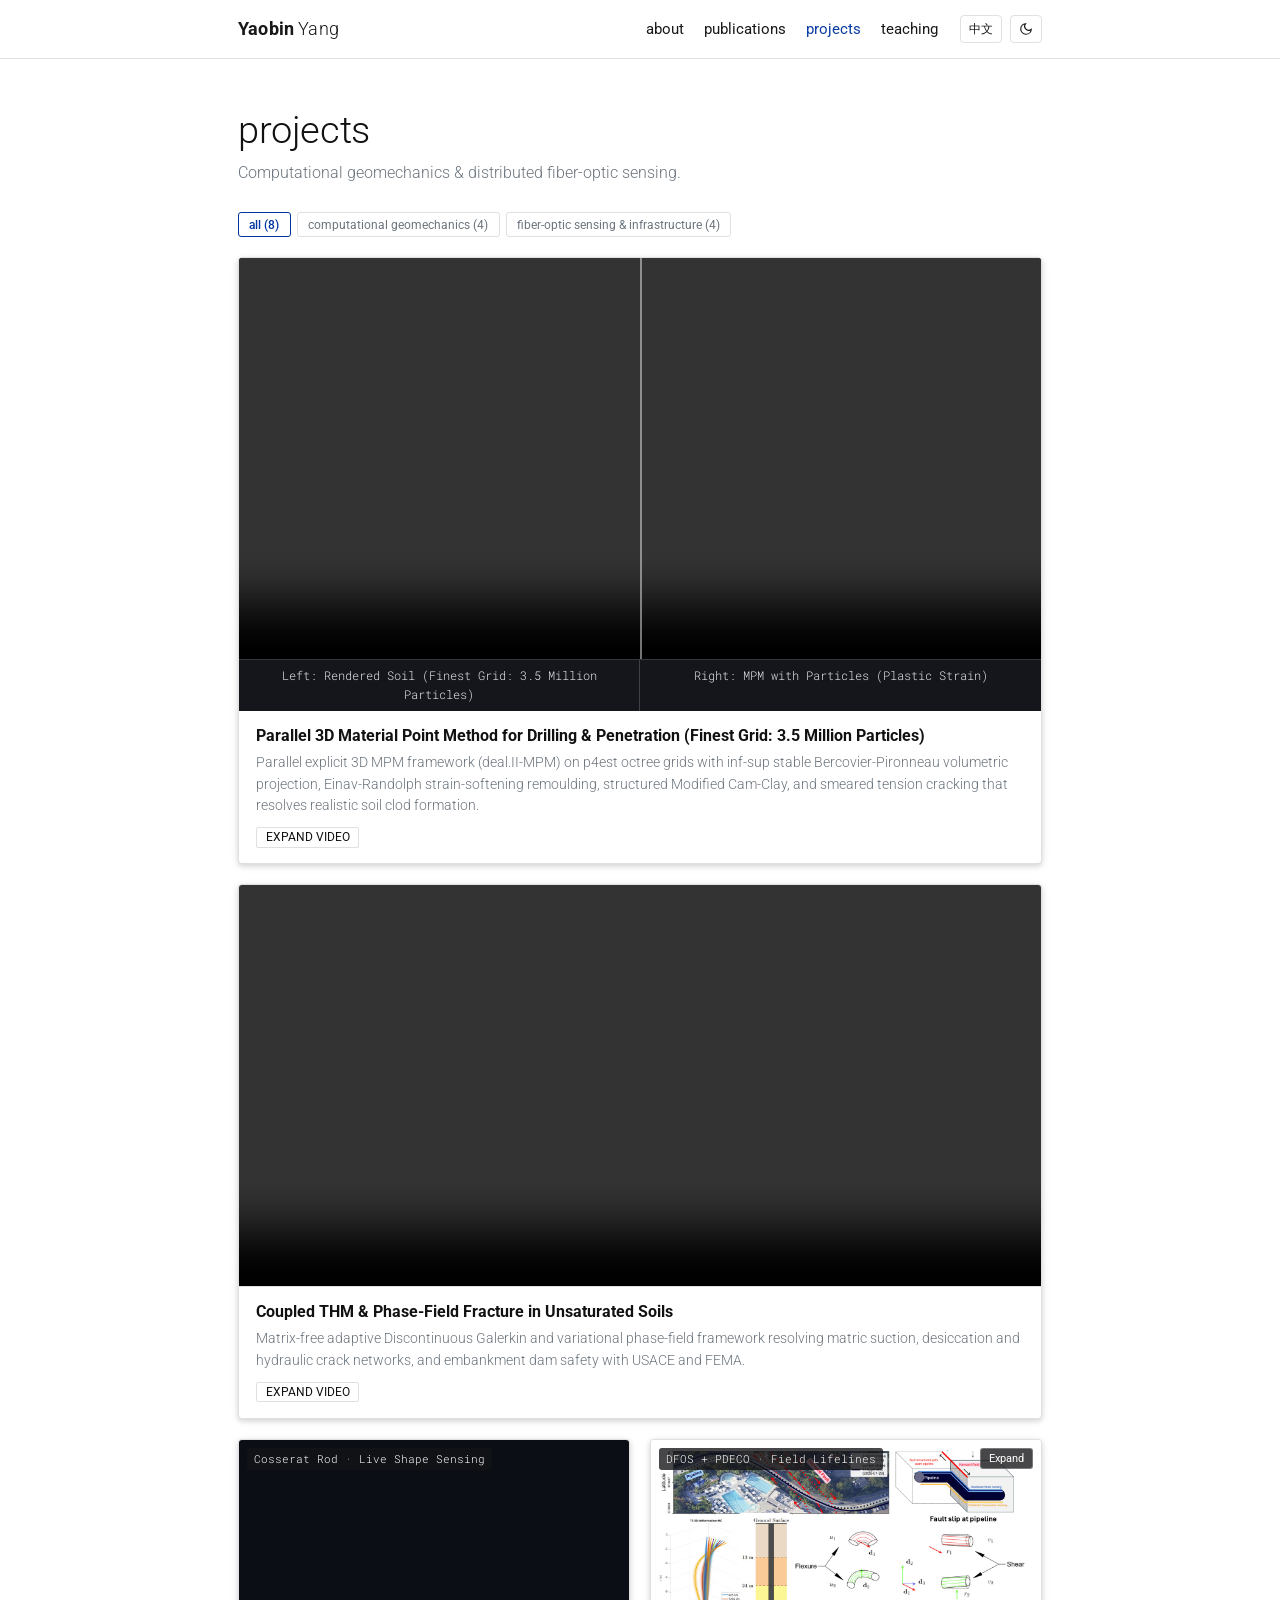
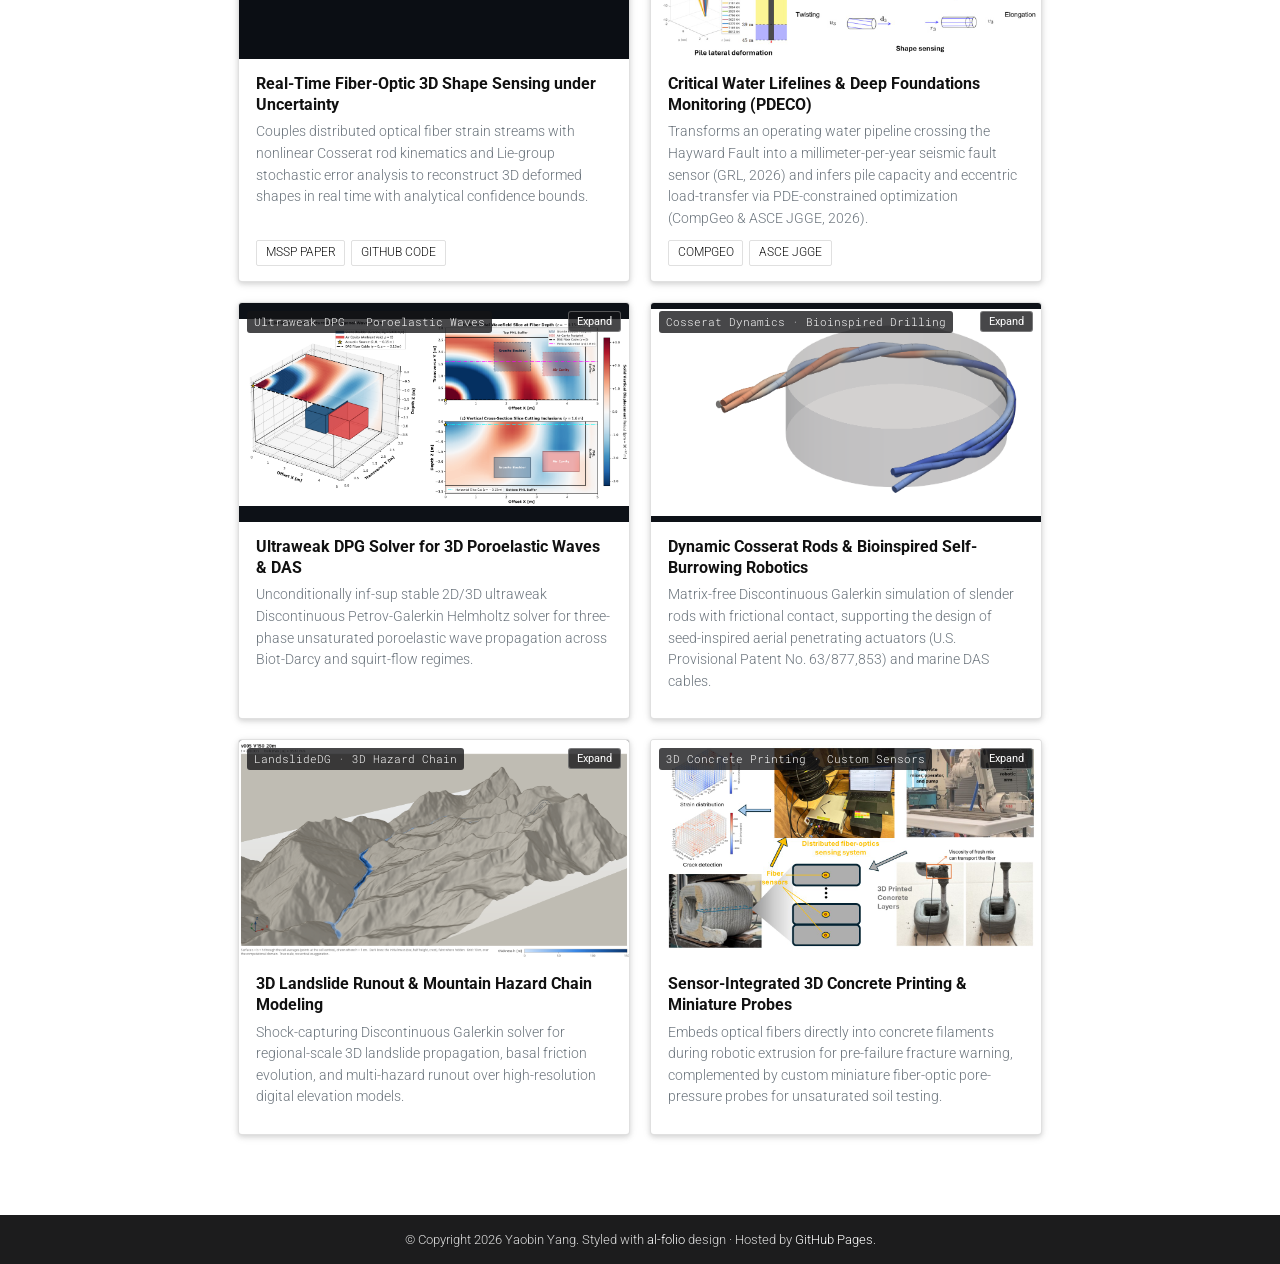
==== commit d4dec1a1: "Remove CV, Sponsored Research Projects, and Traffic Evacuation preprint; add Google Scholar link" ====
--- a/projects.html
+++ b/projects.html
@@ -30,7 +30,6 @@
         <li><a class="nav-link" href="index.html" data-en="about" data-zh="关于">about</a></li>
         <li><a class="nav-link" href="publications.html" data-en="publications" data-zh="论文">publications</a></li>
         <li><a class="nav-link active" href="projects.html" data-en="projects" data-zh="项目与视频">projects</a></li>
-        <li><a class="nav-link" href="cv.html" data-en="cv" data-zh="履历">cv</a></li>
         <li><a class="nav-link" href="teaching.html" data-en="teaching" data-zh="教学与服务">teaching</a></li>
         <li class="nav-controls">
           <button type="button" id="lang-toggle" class="nav-icon-btn" title="Switch Language (English / 中文)">中文</button>
@@ -46,8 +45,8 @@
 
       <header class="post-header">
         <h1 class="post-title" data-en="projects" data-zh="研究项目与代表性展示 (projects)">projects</h1>
-        <p class="desc" data-en="Computational geomechanics, distributed fiber-optic sensing &amp; sponsored research." data-zh="高性能计算地质力学、分布式光纤传感与资助科研项目。">
-          Computational geomechanics, distributed fiber-optic sensing &amp; sponsored research.
+        <p class="desc" data-en="Computational geomechanics &amp; distributed fiber-optic sensing." data-zh="高性能计算地质力学与分布式光纤传感。">
+          Computational geomechanics &amp; distributed fiber-optic sensing.
         </p>
       </header>
 
@@ -272,79 +271,6 @@
           </div>
         </article>
 
-      </div>
-
-      <!-- Sponsored Research Grants Card -->
-      <div class="cv-card">
-        <h3 class="cv-card-title" data-en="Sponsored Research Projects" data-zh="参与的资助科研项目">
-          Sponsored Research Projects
-        </h3>
-        <ul class="cv-list">
-          <li class="cv-item">
-            <div class="cv-date-col"><span class="cv-date-badge">2024 – Present</span></div>
-            <div class="cv-main-col">
-              <div class="cv-role" data-en="NSF GCR: Rooted in Nature · Bioinspired Design of Sustainable Seeding Methods to Improve Forest Regeneration" data-zh="NSF GCR：根植自然 · 仿生可持续播种方法设计以促进森林再生">
-                NSF GCR: Rooted in Nature · Bioinspired Design of Sustainable Seeding Methods to Improve Forest Regeneration
-              </div>
-              <div class="cv-inst">National Science Foundation, Growing Convergence Research (Award No. 2428641) · University of Pennsylvania, UC Berkeley, Syracuse University</div>
-              <div class="cv-desc" data-en="Role: Numerical simulation of soil mechanics and multiphase poromechanics. Parallel Material Point Method (MPM) modeling of 3D cone penetration, rotary drilling, and tension cracking in sensitive clays. Sensing design and numerical simulation of bioinspired soft actuators, including a woven-structure single-fiber tactile skin prototype." data-zh="职责：土壤力学与多相多孔介质力学数值模拟；并行物质点法（MPM）三维静力触探、旋转钻进与灵敏黏土拉裂模拟；仿生软驱动器传感设计与数值模拟，研发单根光纤编织结构触觉皮肤原型。">
-                Role: Numerical simulation of soil mechanics and multiphase poromechanics. Parallel Material Point Method (MPM) modeling of 3D cone penetration, rotary drilling, and tension cracking in sensitive clays. Sensing design and numerical simulation of bioinspired soft actuators, including a woven-structure single-fiber tactile skin prototype.
-              </div>
-            </div>
-          </li>
-
-          <li class="cv-item">
-            <div class="cv-date-col"><span class="cv-date-badge">2025 – Present</span></div>
-            <div class="cv-main-col">
-              <div class="cv-role" data-en="USACE / FEMA: Embankment Dam Safety · Cracking and Seismic Limitations" data-zh="USACE / FEMA：土石坝安全 · 裂缝扩展与抗震评估">
-                USACE / FEMA: Embankment Dam Safety · Cracking and Seismic Limitations
-              </div>
-              <div class="cv-inst">U.S. Army Corps of Engineers (USACE Dam Safety Production Center, DSPC-T) &amp; Federal Emergency Management Agency (FEMA)</div>
-              <div class="cv-desc" data-en="Role: Matrix-free Discontinuous Galerkin and variational phase-field modeling of coupled thermo-hydro-mechanical (THM) desiccation and hydraulic crack networks in unsaturated embankment soils. Technical review and coordination on seismic risk and levee safety assessment." data-zh="职责：非饱和土堤坝热-水-力（THM）耦合干缩与水力裂缝网络扩展的无矩阵间断伽辽金及变分相场数值模拟；地震风险与堤防安全评估的技术审查与协调。">
-                Role: Matrix-free Discontinuous Galerkin and variational phase-field modeling of coupled thermo-hydro-mechanical (THM) desiccation and hydraulic crack networks in unsaturated embankment soils. Technical review and coordination on seismic risk and levee safety assessment.
-              </div>
-            </div>
-          </li>
-
-          <li class="cv-item">
-            <div class="cv-date-col"><span class="cv-date-badge">2026 – Present</span></div>
-            <div class="cv-main-col">
-              <div class="cv-role" data-en="DOE GTO: GeoSecure-RTS · Geothermal Security with Real-Time Simulation" data-zh="DOE GTO：GeoSecure-RTS · 基于实时仿真的地热安全系统">
-                DOE GTO: GeoSecure-RTS · Geothermal Security with Real-Time Simulation
-              </div>
-              <div class="cv-inst">U.S. Department of Energy (DOE), Office of Geothermal Technologies (GTO)</div>
-              <div class="cv-desc" data-en="Role: High-fidelity geothermal model development, calibration, and parametric studies. AI surrogate modeling and model-order reduction for real-time simulation and cyber-attack identification on geothermal power plants, with adaptive meshing and parallel efficiency improvements." data-zh="职责：高精度地热储层模型研发、标定与参数化研究；面向地热电站实时仿真与潜在网络攻击识别的 AI 代理模型与模型降阶；自适应网格与并行效率优化。">
-                Role: High-fidelity geothermal model development, calibration, and parametric studies. AI surrogate modeling and model-order reduction for real-time simulation and cyber-attack identification on geothermal power plants, with adaptive meshing and parallel efficiency improvements.
-              </div>
-            </div>
-          </li>
-
-          <li class="cv-item">
-            <div class="cv-date-col"><span class="cv-date-badge">2023 – Present</span></div>
-            <div class="cv-main-col">
-              <div class="cv-role" data-en="CEC: Integrated Monitoring of Cetacean and Ocean Environmental Impacts from Floating Offshore Wind Development" data-zh="CEC：漂浮式海上风电海洋环境影响与海底光缆综合监测">
-                CEC: Integrated Monitoring of Cetacean and Ocean Environmental Impacts from Floating Offshore Wind Development
-              </div>
-              <div class="cv-inst">California Energy Commission (Award No. CEC-EPC-23-002) · Lawrence Berkeley National Laboratory, UC Berkeley, MBARI, Optasense</div>
-              <div class="cv-desc" data-en="Role: High-fidelity numerical simulation of mooring lines and underwater rope structures. Development of efficient solvers for acoustic wave propagation under realistic oceanographic conditions." data-zh="职责：海上系泊缆与水下绳索结构的高精度数值模拟；实际海洋条件下声波传播高效求解器研发。">
-                Role: High-fidelity numerical simulation of mooring lines and underwater rope structures. Development of efficient solvers for acoustic wave propagation under realistic oceanographic conditions.
-              </div>
-            </div>
-          </li>
-
-          <li class="cv-item">
-            <div class="cv-date-col"><span class="cv-date-badge">2019 – 2024</span></div>
-            <div class="cv-main-col">
-              <div class="cv-role" data-en="NSF-UKRI SitS: Dynamic Coupling of Soil Structure and Gas Fluxes Measured with Distributed Sensor Systems" data-zh="NSF-UKRI SitS：利用分布式传感器系统测量土壤结构与气体通量的动态耦合">
-                NSF-UKRI SitS: Dynamic Coupling of Soil Structure and Gas Fluxes Measured with Distributed Sensor Systems
-              </div>
-              <div class="cv-inst">National Science Foundation / UK Research and Innovation, Signals in the Soil (Award No. 1935551) · UC Berkeley, Colorado School of Mines, Rothamsted Research</div>
-              <div class="cv-desc" data-en="Role: Development of distributed sensor systems, sensing system design, and signal processing for soil structure and gas flux monitoring." data-zh="职责：空间分布式光纤传感器系统研发、土壤结构与气体通量监测的传感系统设计与信号处理。">
-                Role: Development of distributed sensor systems, sensing system design, and signal processing for soil structure and gas flux monitoring.
-              </div>
-            </div>
-          </li>
-        </ul>
       </div>
 
     </div>
